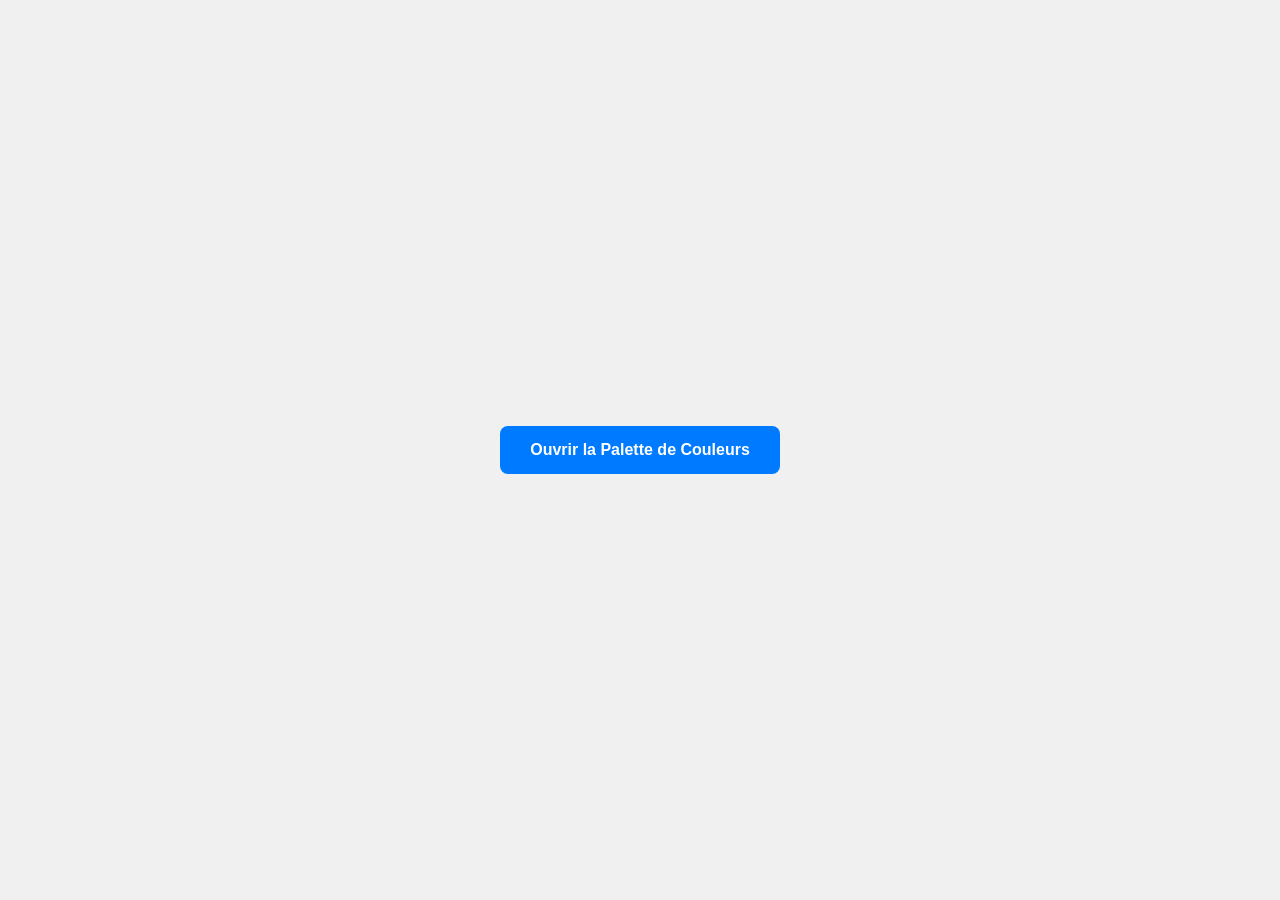
==== index.html @ 23337bca "Create index.html" ====
<!DOCTYPE html>
<html lang="fr">
<head>
    <meta charset="UTF-8">
    <meta name="viewport" content="width=device-width, initial-scale=1.0">
    <title>Mon Portfolio</title>
<link rel="stylesheet" href="css/style.css">
</head>
<body>

    <a href="colors/colors.html" class="btn">Ouvrir la Palette de Couleurs</a>

</body>
</html>
---- css/style.css ----
body {
            font-family: sans-serif;
            display: flex;
            justify-content: center;
            align-items: center;
            height: 100vh;
            margin: 0;
            background-color: #f0f0f0;
        }
        .btn {
            padding: 15px 30px;
            background-color: #007bff;
            color: white;
            text-decoration: none;
            border-radius: 8px;
            font-weight: bold;
            transition: background 0.3s;
        }
        .btn:hover {
            background-color: #0056b3;
        }
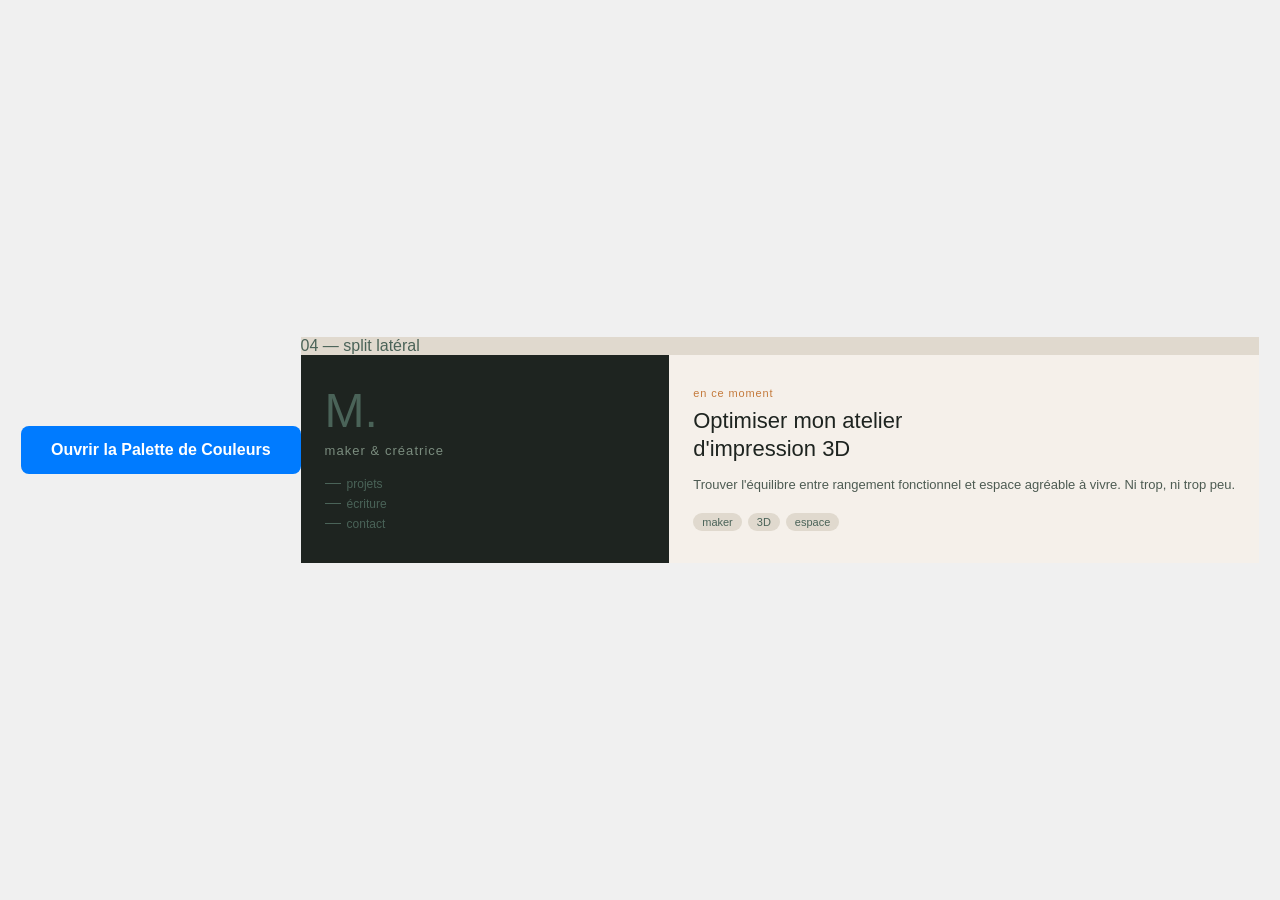
==== commit 3b81528c: "Update index.html" ====
--- a/index.html
+++ b/index.html
@@ -10,5 +10,35 @@
 
     <a href="colors/colors.html" class="btn">Ouvrir la Palette de Couleurs</a>
 
+<div class="variant">
+    <div class="v-label" style="background:#E0D9CE; color:#4A6358;">04 — split latéral</div>
+    <div class="v4-split">
+      <div class="v4-left">
+        <div>
+          <div class="v4-initial">M.</div>
+          <div class="v4-name">maker & créatrice</div>
+        </div>
+        <div class="v4-links">
+          <a class="v4-link">projets</a>
+          <a class="v4-link">écriture</a>
+          <a class="v4-link">contact</a>
+        </div>
+      </div>
+      <div class="v4-right">
+        <p class="v4-right-t">en ce moment</p>
+        <h2 class="v4-right-title">Optimiser mon atelier<br>d'impression 3D</h2>
+        <p class="v4-right-body">Trouver l'équilibre entre rangement fonctionnel et espace agréable à vivre. Ni trop, ni trop peu.</p>
+        <div class="v4-tags">
+          <span class="v4-tag">maker</span>
+          <span class="v4-tag">3D</span>
+          <span class="v4-tag">espace</span>
+        </div>
+      </div>
+    </div>
+  </div>
+
+</div>
+
+    
 </body>
 </html>
--- a/css/style.css
+++ b/css/style.css
@@ -19,3 +19,17 @@
         .btn:hover {
             background-color: #0056b3;
         }
+
+.v4-split { display: grid; grid-template-columns: 1fr 1.6fr; min-height: 200px; }
+  .v4-left { background: #1E2420; padding: 2rem 1.5rem; display: flex; flex-direction: column; justify-content: space-between; }
+  .v4-right { background: #F5F0EA; padding: 2rem 1.5rem; }
+  .v4-initial { font-size: 48px; font-weight: 500; color: #4A6358; line-height: 1; font-family: var(--font-serif); }
+  .v4-name { font-size: 13px; color: #7A8C7E; font-family: var(--font-mono); letter-spacing: 0.08em; margin-top: 8px; }
+  .v4-links { display: flex; flex-direction: column; gap: 6px; }
+  .v4-link { font-size: 12px; color: #4A6358; text-decoration: none; display: flex; align-items: center; gap: 6px; }
+  .v4-link::before { content: ''; display: block; width: 16px; height: 0.5px; background: #4A6358; }
+  .v4-right-t { font-size: 11px; color: #C47A3C; font-family: var(--font-mono); letter-spacing: 0.08em; margin: 0 0 0.5rem; }
+  .v4-right-title { font-size: 22px; font-weight: 500; color: #1E2420; font-family: var(--font-serif); line-height: 1.25; margin: 0 0 0.75rem; }
+  .v4-right-body { font-size: 13px; color: #4D5B52; line-height: 1.7; margin: 0 0 1rem; }
+  .v4-tags { display: flex; gap: 6px; flex-wrap: wrap; }
+  .v4-tag { font-size: 11px; padding: 3px 9px; border-radius: 20px; background: #E0D9CE; color: #4A6358; }
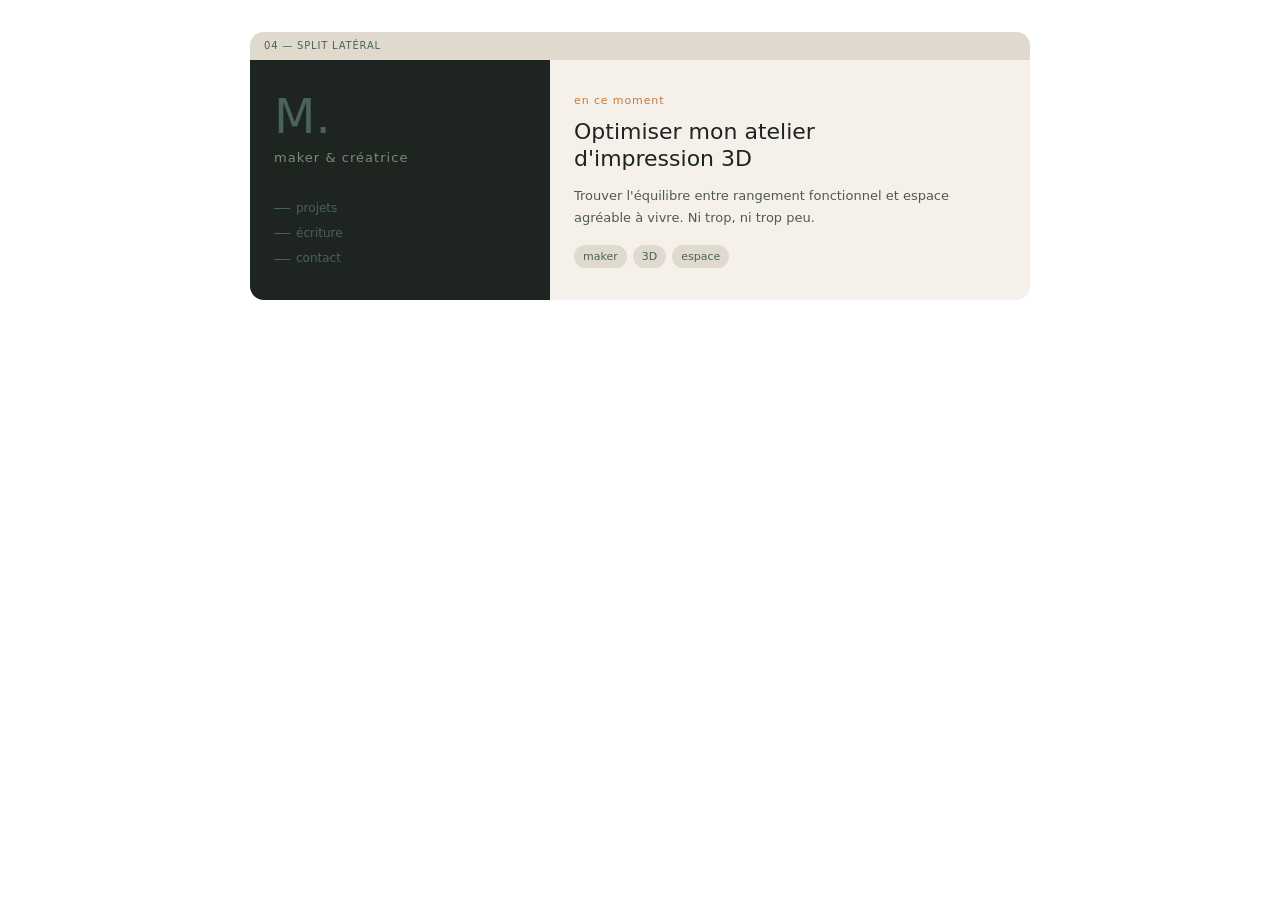
==== commit a6ff8be4: "Update index.html" ====
--- a/index.html
+++ b/index.html
@@ -7,9 +7,6 @@
 <link rel="stylesheet" href="css/style.css">
 </head>
 <body>
-
-    <a href="colors/colors.html" class="btn">Ouvrir la Palette de Couleurs</a>
-
 <div class="variant">
     <div class="v-label" style="background:#E0D9CE; color:#4A6358;">04 — split latéral</div>
     <div class="v4-split">
--- a/css/style.css
+++ b/css/style.css
@@ -1,15 +1,22 @@
-        body {
-            font-family: sans-serif;
-            display: flex;
-            justify-content: center;
-            align-items: center;
-            height: 100vh;
-            margin: 0;
-            background-color: #f0f0f0;
-        }
+body {
+  font-family: system-ui, -apple-system, sans-serif;
+  background: var(--fond);
+  color: var(--texte);
+  padding: 2rem 1rem;
+  max-width: 780px;
+  margin: 0 auto;
+  line-height: 1.6;}
+
+a {
+  color: var(--texte-doux);
+  text-decoration: none;
+  transition: color 0.15s;
+}
+a:hover { color: var(--texte); }
+
         .btn {
             padding: 15px 30px;
-            background-color: #007bff;
+            background-color: #007bff;e
             color: white;
             text-decoration: none;
             border-radius: 8px;
@@ -20,6 +27,11 @@
             background-color: #0056b3;
         }
 
+.label { font-size: 11px; font-weight: 500; color: var(--color-text-secondary); text-transform: uppercase; letter-spacing: 0.08em; margin: 0 0 0.75rem; }
+  .sublabel { font-size: 12px; color: var(--color-text-tertiary); margin: 0 0 1rem; line-height: 1.5; }
+  .divider { height: 0.5px; background: var(--color-border-tertiary); margin: 2rem 0; }
+  .variant { border-radius: 14px; overflow: hidden; border: 0.5px solid var(--color-border-tertiary); margin-bottom: 2rem; }
+  .v-label { font-size: 10px; font-weight: 500; letter-spacing: 0.08em; text-transform: uppercase; padding: 6px 14px; }
 .v4-split { display: grid; grid-template-columns: 1fr 1.6fr; min-height: 200px; }
   .v4-left { background: #1E2420; padding: 2rem 1.5rem; display: flex; flex-direction: column; justify-content: space-between; }
   .v4-right { background: #F5F0EA; padding: 2rem 1.5rem; }
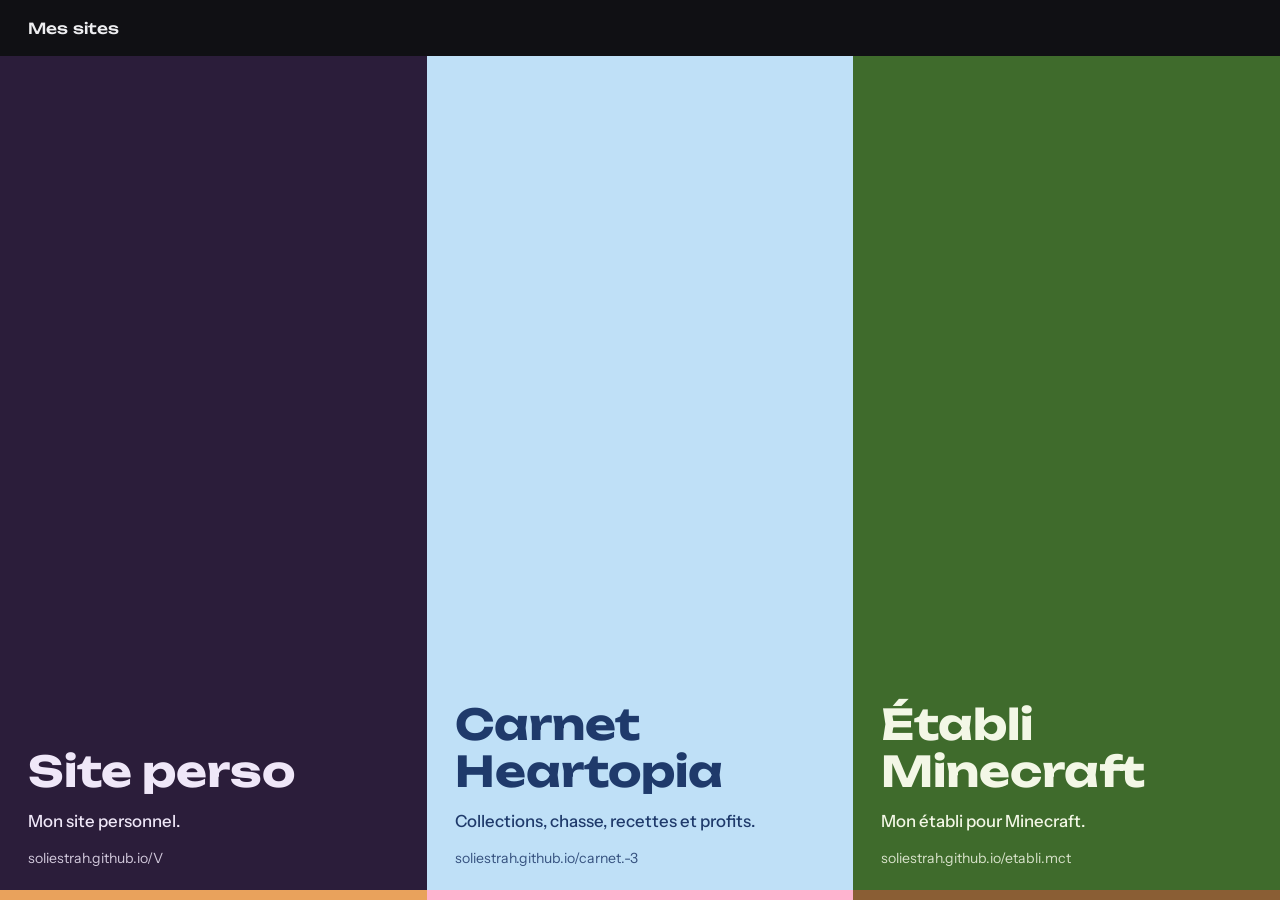
==== commit e41df1be: "Add files via upload" ====
--- a/index.html
+++ b/index.html
@@ -1,41 +1,85 @@
 <!DOCTYPE html>
 <html lang="fr">
 <head>
-    <meta charset="UTF-8">
-    <meta name="viewport" content="width=device-width, initial-scale=1.0">
-    <title>Mon Portfolio</title>
-<link rel="stylesheet" href="css/style.css">
+<meta charset="utf-8">
+<meta name="viewport" content="width=device-width, initial-scale=1, viewport-fit=cover">
+<title>Mes sites</title>
+<meta name="theme-color" content="#101014">
+<link rel="preconnect" href="https://fonts.googleapis.com">
+<link rel="preconnect" href="https://fonts.gstatic.com" crossorigin>
+<link href="https://fonts.googleapis.com/css2?family=Instrument+Sans:wght@400;500&family=Unbounded:wght@500;700&display=swap" rel="stylesheet">
+<style>
+  :root{
+    --frame:#101014; --frame-ink:#EDEDF0;
+    --display:"Unbounded","Arial Black",system-ui,sans-serif;
+    --body:"Instrument Sans",system-ui,-apple-system,"Segoe UI",sans-serif;
+  }
+  *{box-sizing:border-box}
+  html,body{height:100%}
+  body{margin:0;display:flex;flex-direction:column;min-height:100svh;background:var(--frame);color:var(--frame-ink);font-family:var(--body);font-size:16px;line-height:1.45;
+    padding-top:env(safe-area-inset-top,0px)}
+
+  .bar{flex:none;padding:18px 28px 16px}
+  .bar h1{margin:0;font-family:var(--display);font-weight:500;font-size:.95rem;letter-spacing:.01em}
+
+  .panels{flex:1;display:flex;gap:0;min-height:0}
+
+  .panel{
+    position:relative;flex:1 1 0;min-width:0;display:flex;flex-direction:column;justify-content:flex-end;gap:14px;
+    padding:32px 28px calc(32px + env(safe-area-inset-bottom,0px));
+    background:var(--bg);color:var(--fg);text-decoration:none;overflow:hidden;
+    transition:flex-grow .45s cubic-bezier(.2,.7,.2,1);
+  }
+  .panel::after{content:"";position:absolute;left:0;right:0;bottom:0;height:10px;background:var(--ac)}
+
+  .name{margin:0;font-family:var(--display);font-weight:700;font-size:clamp(1.7rem,3.3vw,3rem);line-height:1.12;text-wrap:balance;overflow-wrap:anywhere}
+  .name span{background:linear-gradient(var(--ac),var(--ac)) 0 100%/0% .14em no-repeat;transition:background-size .35s ease;
+    -webkit-box-decoration-break:clone;box-decoration-break:clone;padding-bottom:.08em}
+  .desc{margin:0;max-width:30ch;font-size:1.05rem;font-weight:500}
+  .host{margin:0;font-size:.88rem;opacity:.85;overflow-wrap:anywhere}
+
+  .panel:hover .name span,.panel:focus-visible .name span{background-size:100% .14em}
+  .panel:focus-visible{outline:4px solid var(--fg);outline-offset:-8px}
+
+  @media (hover:hover) and (min-width:820px){
+    .panel:hover,.panel:focus-visible{flex-grow:1.55}
+  }
+
+  /* Trois univers, trois couleurs */
+  .perso{--bg:#2B1D3A;--fg:#EFE7F8;--ac:#E9A25C}
+  .heart{--bg:#BFE0F7;--fg:#1F3A6B;--ac:#FFB3CF}
+  .mc{--bg:#3F6B2C;--fg:#F3F7E6;--ac:#8A5E34}
+
+  @media (max-width:819px){
+    .bar{padding:16px 20px 14px}
+    .panels{flex-direction:column}
+    .panel{flex:1 1 auto;min-height:30svh;padding:24px 20px calc(24px + 10px)}
+    .name{font-size:clamp(1.5rem,7vw,2.1rem)}
+  }
+  @media (prefers-reduced-motion:reduce){*{transition:none!important}}
+</style>
 </head>
 <body>
-<div class="variant">
-    <div class="v-label" style="background:#E0D9CE; color:#4A6358;">04 — split latéral</div>
-    <div class="v4-split">
-      <div class="v4-left">
-        <div>
-          <div class="v4-initial">M.</div>
-          <div class="v4-name">maker & créatrice</div>
-        </div>
-        <div class="v4-links">
-          <a class="v4-link">projets</a>
-          <a class="v4-link">écriture</a>
-          <a class="v4-link">contact</a>
-        </div>
-      </div>
-      <div class="v4-right">
-        <p class="v4-right-t">en ce moment</p>
-        <h2 class="v4-right-title">Optimiser mon atelier<br>d'impression 3D</h2>
-        <p class="v4-right-body">Trouver l'équilibre entre rangement fonctionnel et espace agréable à vivre. Ni trop, ni trop peu.</p>
-        <div class="v4-tags">
-          <span class="v4-tag">maker</span>
-          <span class="v4-tag">3D</span>
-          <span class="v4-tag">espace</span>
-        </div>
-      </div>
-    </div>
-  </div>
+  <header class="bar"><h1>Mes sites</h1></header>
 
-</div>
+  <main class="panels">
+    <a class="panel perso" href="https://soliestrah.github.io/V/index.html">
+      <h2 class="name"><span>Site perso</span></h2>
+      <p class="desc">Mon site personnel.</p>
+      <p class="host">soliestrah.github.io/V</p>
+    </a>
 
-    
+    <a class="panel heart" href="https://soliestrah.github.io/carnet.-3/index.html">
+      <h2 class="name"><span>Carnet Heartopia</span></h2>
+      <p class="desc">Collections, chasse, recettes et profits.</p>
+      <p class="host">soliestrah.github.io/carnet.-3</p>
+    </a>
+
+    <a class="panel mc" href="https://soliestrah.github.io/etabli.mct/etabli.html">
+      <h2 class="name"><span>Établi Minecraft</span></h2>
+      <p class="desc">Mon établi pour Minecraft.</p>
+      <p class="host">soliestrah.github.io/etabli.mct</p>
+    </a>
+  </main>
 </body>
 </html>
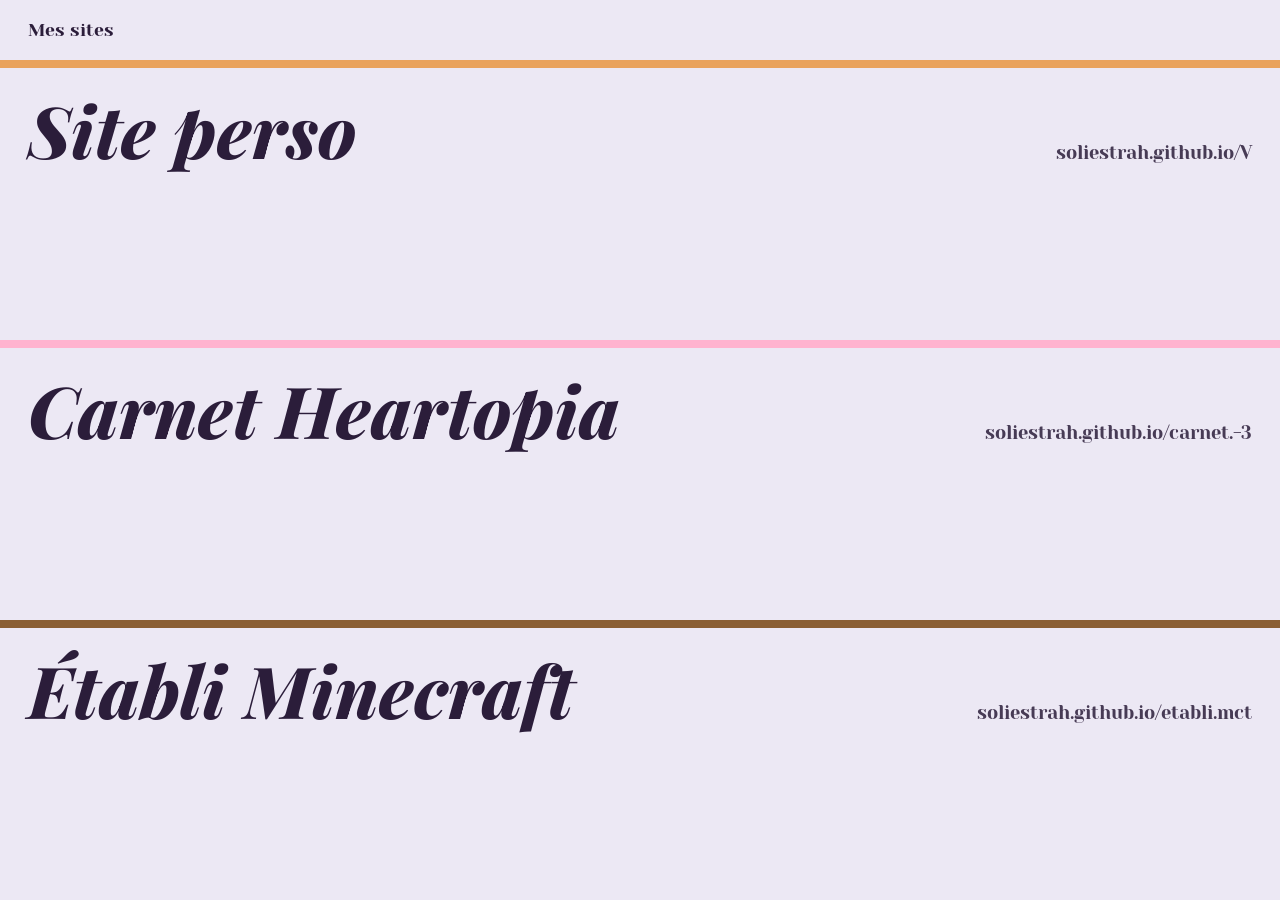
==== commit abcceccf: "Rename index-liste.html to index.html" ====
--- a/index.html
+++ b/index.html
@@ -4,82 +4,85 @@
 <meta charset="utf-8">
 <meta name="viewport" content="width=device-width, initial-scale=1, viewport-fit=cover">
 <title>Mes sites</title>
-<meta name="theme-color" content="#101014">
+<meta name="theme-color" content="#ECE8F4">
 <link rel="preconnect" href="https://fonts.googleapis.com">
 <link rel="preconnect" href="https://fonts.gstatic.com" crossorigin>
-<link href="https://fonts.googleapis.com/css2?family=Instrument+Sans:wght@400;500&family=Unbounded:wght@500;700&display=swap" rel="stylesheet">
+<link href="https://fonts.googleapis.com/css2?family=Playfair+Display:ital,wght@1,800&family=Yeseva+One&family=Familjen+Grotesk:wght@400;500&display=swap" rel="stylesheet">
 <style>
   :root{
-    --frame:#101014; --frame-ink:#EDEDF0;
-    --display:"Unbounded","Arial Black",system-ui,sans-serif;
-    --body:"Instrument Sans",system-ui,-apple-system,"Segoe UI",sans-serif;
+    --paper:#ECE8F4; --ink:#2B1D3A;
+    --display:"Playfair Display",Georgia,serif;
+    --serif:"Yeseva One",Georgia,serif;
+        --body:"Familjen Grotesk",system-ui,-apple-system,"Segoe UI",sans-serif;
   }
   *{box-sizing:border-box}
-  html,body{height:100%}
-  body{margin:0;display:flex;flex-direction:column;min-height:100svh;background:var(--frame);color:var(--frame-ink);font-family:var(--body);font-size:16px;line-height:1.45;
-    padding-top:env(safe-area-inset-top,0px)}
+  body{margin:0;display:flex;flex-direction:column;min-height:100svh;background:var(--paper);color:var(--ink);
+    font-family:var(--body);font-size:16px;line-height:1.45;padding-top:env(safe-area-inset-top,0px)}
 
   .bar{flex:none;padding:18px 28px 16px}
-  .bar h1{margin:0;font-family:var(--display);font-weight:500;font-size:.95rem;letter-spacing:.01em}
+  .bar h1{margin:0;font-family:var(--serif);font-weight:400;font-size:1.1rem}
 
-  .panels{flex:1;display:flex;gap:0;min-height:0}
+  /* Au repos : fond lilas, filet de la couleur de chaque site. Au survol : la ligne prend la couleur du site. */
+  .liste{flex:1;display:flex;flex-direction:column;padding-bottom:env(safe-area-inset-bottom,0px)}
 
-  .panel{
-    position:relative;flex:1 1 0;min-width:0;display:flex;flex-direction:column;justify-content:flex-end;gap:14px;
-    padding:32px 28px calc(32px + env(safe-area-inset-bottom,0px));
-    background:var(--bg);color:var(--fg);text-decoration:none;overflow:hidden;
-    transition:flex-grow .45s cubic-bezier(.2,.7,.2,1);
+  .site{
+    flex:1 1 0;min-height:140px;display:flex;align-items:baseline;justify-content:space-between;gap:10px 40px;
+    padding:24px 28px;border-top:8px solid var(--ac);
+    color:var(--ink);text-decoration:none;
+    transition:background-color .2s,color .2s;
   }
-  .panel::after{content:"";position:absolute;left:0;right:0;bottom:0;height:10px;background:var(--ac)}
+  .nom{margin:0;font-family:var(--display);font-style:italic;font-weight:800;font-size:clamp(2.4rem,5.6vw,5.6rem);line-height:1.05;white-space:nowrap;
+    transform-origin:0 100%;transition:transform .3s cubic-bezier(.3,1.7,.5,1)}
+  .host{margin:0;flex:none;text-align:right;font-family:var(--serif);font-size:1.15rem;opacity:.85;overflow-wrap:anywhere}
 
-  .name{margin:0;font-family:var(--display);font-weight:700;font-size:clamp(1.7rem,3.3vw,3rem);line-height:1.12;text-wrap:balance;overflow-wrap:anywhere}
-  .name span{background:linear-gradient(var(--ac),var(--ac)) 0 100%/0% .14em no-repeat;transition:background-size .35s ease;
-    -webkit-box-decoration-break:clone;box-decoration-break:clone;padding-bottom:.08em}
-  .desc{margin:0;max-width:30ch;font-size:1.05rem;font-weight:500}
-  .host{margin:0;font-size:.88rem;opacity:.85;overflow-wrap:anywhere}
+  .site:hover,.site:focus-visible,.site:active{background:var(--bg);color:var(--fg)}
+  .site:hover .nom,.site:focus-visible .nom{transform:rotate(-1.5deg) scale(1.02)}
+  .site:focus-visible{outline:4px solid var(--ink);outline-offset:-12px}
 
-  .panel:hover .name span,.panel:focus-visible .name span{background-size:100% .14em}
-  .panel:focus-visible{outline:4px solid var(--fg);outline-offset:-8px}
-
-  @media (hover:hover) and (min-width:820px){
-    .panel:hover,.panel:focus-visible{flex-grow:1.55}
+  /* Écran étroit : même rangement pour toutes les lignes, nom puis lien dessous */
+  @media (max-width:899px){
+    .site{flex-direction:column;align-items:flex-start;justify-content:flex-end;gap:8px}
+    .nom{font-size:clamp(2.4rem,9vw,4.4rem);white-space:normal;overflow-wrap:anywhere}
+    .host{text-align:left}
   }
-
-  /* Trois univers, trois couleurs */
-  .perso{--bg:#2B1D3A;--fg:#EFE7F8;--ac:#E9A25C}
-  .heart{--bg:#BFE0F7;--fg:#1F3A6B;--ac:#FFB3CF}
-  .mc{--bg:#3F6B2C;--fg:#F3F7E6;--ac:#8A5E34}
-
-  @media (max-width:819px){
-    .bar{padding:16px 20px 14px}
-    .panels{flex-direction:column}
-    .panel{flex:1 1 auto;min-height:30svh;padding:24px 20px calc(24px + 10px)}
-    .name{font-size:clamp(1.5rem,7vw,2.1rem)}
+  @media (max-width:640px){
+    .bar,.site{padding-left:20px;padding-right:20px}
   }
-  @media (prefers-reduced-motion:reduce){*{transition:none!important}}
+  @media (prefers-reduced-motion:reduce){*{transition:none!important}.site:hover .nom,.site:focus-visible .nom{transform:none}}
 </style>
 </head>
 <body>
   <header class="bar"><h1>Mes sites</h1></header>
 
-  <main class="panels">
-    <a class="panel perso" href="https://soliestrah.github.io/V/index.html">
-      <h2 class="name"><span>Site perso</span></h2>
-      <p class="desc">Mon site personnel.</p>
+  <main class="liste">
+
+    <a class="site" style="--bg:#2B1D3A;--fg:#EFE7F8;--ac:#E9A25C" href="https://soliestrah.github.io/V/index.html">
+      <div class="texte">
+        <h2 class="nom">Site perso</h2>
+      </div>
       <p class="host">soliestrah.github.io/V</p>
     </a>
 
-    <a class="panel heart" href="https://soliestrah.github.io/carnet.-3/index.html">
-      <h2 class="name"><span>Carnet Heartopia</span></h2>
-      <p class="desc">Collections, chasse, recettes et profits.</p>
+    <a class="site" style="--bg:#BFE0F7;--fg:#1F3A6B;--ac:#FFB3CF" href="https://soliestrah.github.io/carnet.-3/index.html">
+      <div class="texte">
+        <h2 class="nom">Carnet Heartopia</h2>
+      </div>
       <p class="host">soliestrah.github.io/carnet.-3</p>
     </a>
 
-    <a class="panel mc" href="https://soliestrah.github.io/etabli.mct/etabli.html">
-      <h2 class="name"><span>Établi Minecraft</span></h2>
-      <p class="desc">Mon établi pour Minecraft.</p>
+    <a class="site" style="--bg:#3F6B2C;--fg:#F3F7E6;--ac:#8A5E34" href="https://soliestrah.github.io/etabli.mct/etabli.html">
+      <div class="texte">
+        <h2 class="nom">Établi Minecraft</h2>
+      </div>
       <p class="host">soliestrah.github.io/etabli.mct</p>
     </a>
+
+    <!--
+      AJOUTER UN SITE : copie un bloc <a> ci-dessus, colle-le ici (avant </main>)
+      et change le nom, le lien et les 3 couleurs :
+      --bg = fond au survol, --fg = texte au survol, --ac = filet du haut (toujours visible).
+    -->
+
   </main>
 </body>
 </html>
